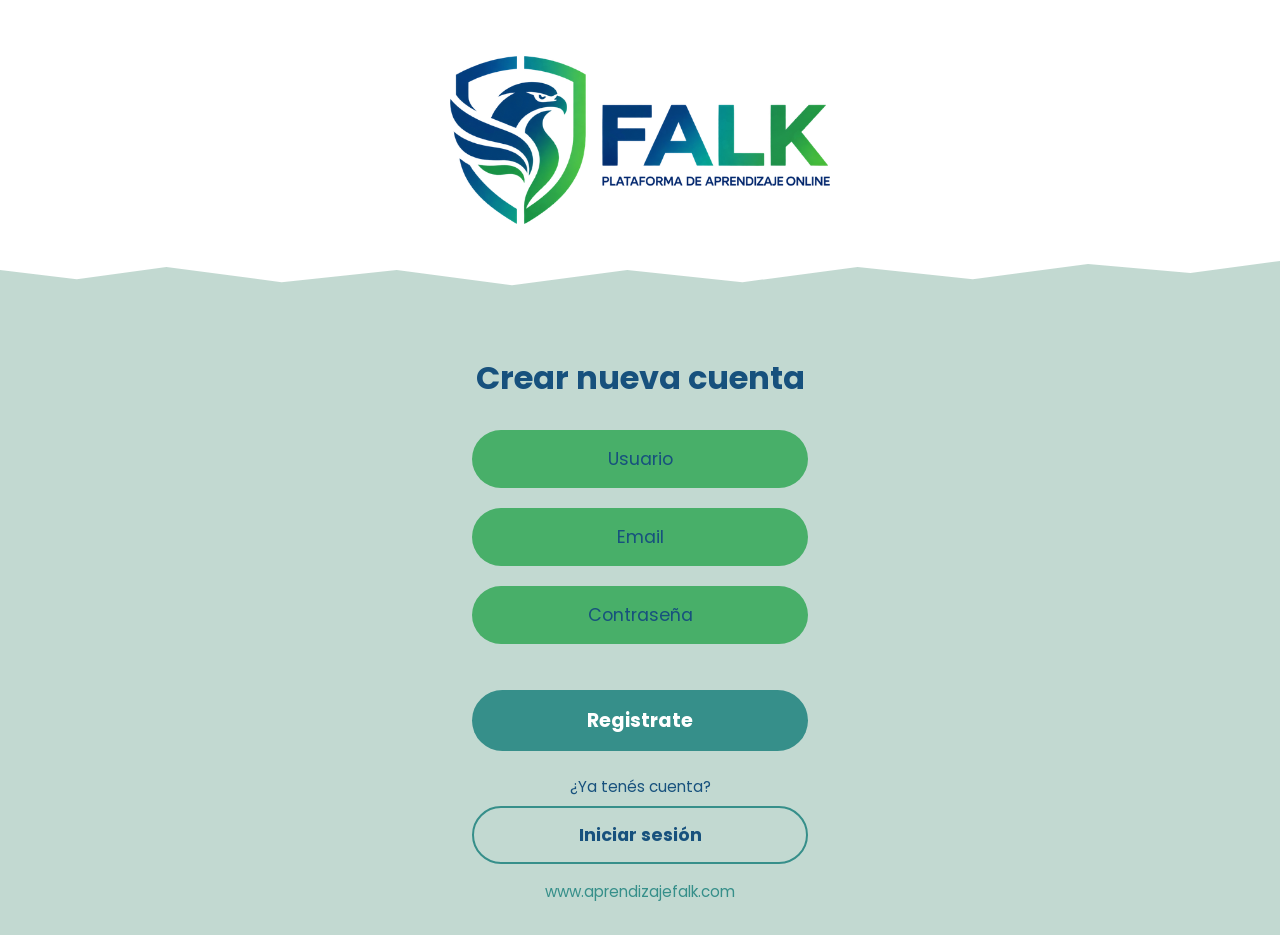
==== pages-front/crear-cuenta.html @ 72c1a8ad "back fabiola villalba  Se agrega la definicion de la estructura de las carpetas del back y archivos," ====
<!DOCTYPE html>
<html lang="es">

<head>
    <meta charset="UTF-8">
    <meta name="viewport" content="width=device-width, initial-scale=1.0">

    <meta name="description" content="Creá tu cuenta en FALK, plataforma de aprendizaje online, y empezá a cursar.">
    <meta name="keywords" content="FALK, crear cuenta, registro, aprendizaje online, cursos">
    <meta name="robots" content="index, follow">

    <meta name="author" content="Karina Cuadra">

    <title>FALK | Crear nueva cuenta</title>

    <!-- Google Fonts -->
    <link rel="preconnect" href="https://fonts.googleapis.com">
    <link rel="preconnect" href="https://fonts.gstatic.com" crossorigin>
    <link href="https://fonts.googleapis.com/css2?family=Poppins:wght@400;600;700&display=swap" rel="stylesheet">

    <!--CSS-->
    <link rel="stylesheet" href="../styles/styles.css">
</head>

<body>
    <header class="encabezado">
        <img src="../pictures/logo-falk.png" alt="FALK - Plataforma de aprendizaje online" class="logo">
    </header>

    <main class="acceso">
        <h1 class="titulo-registro">Crear nueva cuenta</h1>

        <form id="form-registro" novalidate>
            <label for="usuario" class="sr-only">Usuario</label>
            <input type="text" id="usuario" placeholder="Usuario" autocomplete="username">

            <label for="email" class="sr-only">Email</label>
            <input type="email" id="email" placeholder="Email" autocomplete="email">

            <label for="contrasena" class="sr-only">Contraseña</label>
            <input type="password" id="contrasena" placeholder="Contraseña" autocomplete="new-password">

            <p id="mensaje-error" role="alert"></p>

            <button type="submit">Registrate</button>
        </form>

        <div class="registro">
            <p>¿Ya tenés cuenta?</p>
            <a href="../index.html" class="boton-secundario">Iniciar sesión</a>
        </div>
    </main>

    <footer class="footer">
        <p class="sitio">www.aprendizajefalk.com</p>
    </footer>

    <!--JavaScript-->
    <script src="../js/registro.js"></script>
</body>

</html>
---- styles/styles.css ----
* {
  margin: 0;
  padding: 0;
  box-sizing: border-box;
}

::selection {
  background-color: #17517D;
  color: #FFFFFF;
}

body {
  background-color: #C2D9D1;
  font-family: "Poppins", Arial, sans-serif;
  color: #17517D;
  width: 100%;
  min-height: 100vh;
}

a:focus-visible {
  outline: 3px solid #17517D;
  outline-offset: 3px;
}

.sr-only {
  position: absolute;
  width: 1px;
  height: 1px;
  overflow: hidden;
  clip: rect(0, 0, 0, 0);
  white-space: nowrap;
}

.encabezado {
  background-color: #FFFFFF;
  text-align: center;
  width: 100%;
  padding: 48px 24px 64px;
  clip-path: polygon(0 0, 100% 0, 100% 86%, 93% 90%, 85% 87%, 76% 92%, 67% 88%, 58% 93%, 49% 89%, 40% 94%, 31% 89%, 22% 93%, 13% 88%, 6% 92%, 0 89%);
}

.logo {
  width: 100%;
  max-width: 330px;
  height: auto;
}

.barra-superior {
  display: flex;
  background-color: #FFFFFF;
  width: 100%;
  flex-direction: row;
  justify-content: space-between;
  align-items: center;
  padding: 16px 24px;
  gap: 16px;
}
.barra-superior .logo {
  max-width: 170px;
}

.boton-icono {
  display: flex;
  background: none;
  border: none;
  color: #17517D;
  cursor: pointer;
  padding: 4px;
}
.boton-icono:focus-visible {
  outline: 3px solid #17517D;
  outline-offset: 3px;
}
.boton-icono {
  transition: transform 0.15s ease;
}
.boton-icono:hover {
  transform: scale(1.1);
}
.boton-icono:active {
  transform: translateY(2px);
}
.boton-icono svg {
  width: 32px;
  height: 32px;
}

form {
  display: flex;
  flex-direction: column;
  align-items: stretch;
  gap: 20px;
}
form input {
  font-size: 1.1rem;
  text-align: center;
  color: #17517D;
  background-color: #48AF69;
  padding: 16px;
  font-family: inherit;
  border: none;
  border-radius: 999px;
}
form input:focus-visible {
  outline: 3px solid #17517D;
  outline-offset: 3px;
}
form input::placeholder {
  color: #17517D;
  opacity: 1;
}
form button {
  font-size: 1.2rem;
  font-weight: 700;
  color: #FFFFFF;
  background-color: #368F8A;
  cursor: pointer;
  padding: 16px;
  font-family: inherit;
  border: none;
  border-radius: 999px;
}
form button:focus-visible {
  outline: 3px solid #17517D;
  outline-offset: 3px;
}
form button {
  transition: transform 0.15s ease;
}
form button:hover {
  transform: scale(1.02);
}
form button:active {
  transform: translateY(3px);
}

#mensaje-error {
  min-height: 1.4em;
  margin: -8px 0;
  color: #8C1D18;
  font-weight: 600;
}

.acceso {
  max-width: 400px;
  text-align: center;
  padding: 24px 32px 16px;
  margin: 0 auto;
}
.acceso h1 {
  font-size: 2rem;
  line-height: 1.2;
  margin: 16px 0 4px;
}
.acceso .subtitulo {
  font-size: 1.1rem;
  margin-bottom: 32px;
}
.acceso .titulo-registro {
  margin-bottom: 32px;
}
.acceso .link-olvide {
  display: inline-block;
  margin-top: 40px;
  color: #368F8A;
  font-weight: 700;
  text-decoration: none;
}
.acceso .link-olvide:hover {
  text-decoration: underline;
}
.acceso .registro {
  margin-top: 24px;
}
.acceso .registro p {
  font-size: 0.95rem;
  margin-bottom: 8px;
}

.boton-secundario {
  display: block;
  font-size: 1.1rem;
  font-weight: 700;
  text-decoration: none;
  color: #17517D;
  background-color: transparent;
  border: 2px solid #368F8A;
  border-radius: 999px;
  padding: 14px;
}
.boton-secundario:focus-visible {
  outline: 3px solid #17517D;
  outline-offset: 3px;
}
.boton-secundario {
  transition: transform 0.15s ease;
}
.boton-secundario:hover {
  transform: scale(1.02);
}
.boton-secundario:active {
  transform: translateY(3px);
}
.boton-secundario:hover {
  background-color: #368F8A;
  color: #FFFFFF;
}

.contenedor-principal {
  background-color: #FFFFFF;
  min-height: 100vh;
}

.seccion-home {
  display: flex;
  max-width: 400px;
  text-align: center;
  flex-direction: column;
  align-items: center;
  padding: 8px 32px 32px;
  margin: 0 auto;
  gap: 16px;
}
.seccion-home h2 {
  font-size: 1.3rem;
  font-weight: 700;
}

.contenedor-cursos {
  display: flex;
  background-color: #D4E4DE;
  border-radius: 16px;
  width: 100%;
  flex-direction: column;
  align-items: center;
  padding: 24px 24px 12px;
  gap: 20px;
}

.tarjeta-curso {
  background-color: #FFFFFF;
  border-radius: 16px;
  width: 100%;
  min-height: 120px;
  text-align: left;
  padding: 16px;
}
.tarjeta-curso h3 {
  font-size: 1rem;
}
.tarjeta-curso p {
  font-size: 0.9rem;
}

.calendario {
  color: #368F8A;
}
.calendario svg {
  width: 220px;
  max-width: 100%;
  height: auto;
}

.footer {
  text-align: center;
  width: 100%;
  padding: 0 24px 32px;
}
.footer .sitio {
  font-size: 0.95rem;
  color: #368F8A;
}

/* media queries */
@media (min-width: 768px) {
  .encabezado {
    padding: 56px 24px 72px;
  }
  .logo {
    max-width: 380px;
  }
  .barra-superior {
    padding: 16px 48px;
    gap: 16px;
  }
}
@media (min-width: 1024px) {
  .acceso {
    padding: 40px 32px 16px;
    margin: 0 auto;
  }
}
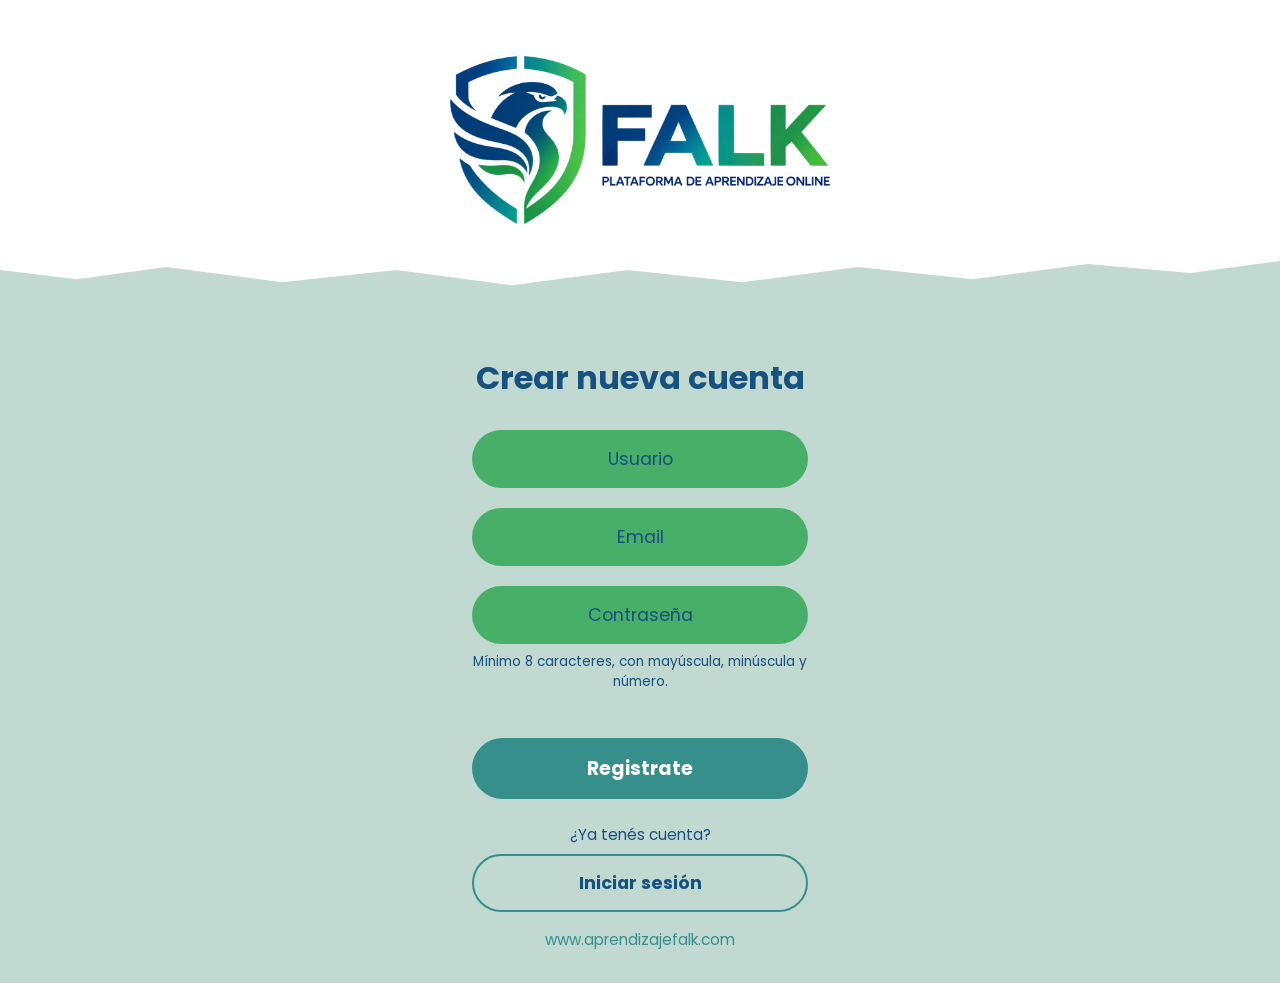
==== commit b85e597e: "Front (Karina Cuadra): RF-05 agrega atributos de validación y ayuda de contraseña en Crear cuenta" ====
--- a/pages-front/crear-cuenta.html
+++ b/pages-front/crear-cuenta.html
@@ -8,8 +8,6 @@
     <meta name="description" content="Creá tu cuenta en FALK, plataforma de aprendizaje online, y empezá a cursar.">
     <meta name="keywords" content="FALK, crear cuenta, registro, aprendizaje online, cursos">
     <meta name="robots" content="index, follow">
-
-    <meta name="author" content="Karina Cuadra">
 
     <title>FALK | Crear nueva cuenta</title>
 
@@ -30,17 +28,22 @@
     <main class="acceso">
         <h1 class="titulo-registro">Crear nueva cuenta</h1>
 
-        <form id="form-registro" novalidate>
+        <form id="form-registro" method="post" novalidate>
             <label for="usuario" class="sr-only">Usuario</label>
-            <input type="text" id="usuario" placeholder="Usuario" autocomplete="username">
+            <input type="text" id="usuario" name="usuario" placeholder="Usuario"
+                   autocomplete="username" required minlength="3" maxlength="30">
 
             <label for="email" class="sr-only">Email</label>
-            <input type="email" id="email" placeholder="Email" autocomplete="email">
+            <input type="email" id="email" name="email" placeholder="Email"
+                   autocomplete="email" required maxlength="255">
 
             <label for="contrasena" class="sr-only">Contraseña</label>
-            <input type="password" id="contrasena" placeholder="Contraseña" autocomplete="new-password">
+            <input type="password" id="contrasena" name="contrasena" placeholder="Contraseña"
+                   autocomplete="new-password" required minlength="8" maxlength="64"
+                   aria-describedby="ayuda-contrasena">
+            <p id="ayuda-contrasena" class="ayuda">Mínimo 8 caracteres, con mayúscula, minúscula y número.</p>
 
-            <p id="mensaje-error" role="alert"></p>
+            <p id="mensaje-error" role="alert" aria-live="polite"></p>
 
             <button type="submit">Registrate</button>
         </form>
--- a/styles/styles.css
+++ b/styles/styles.css
@@ -139,6 +139,12 @@
   margin: -8px 0;
   color: #8C1D18;
   font-weight: 600;
+}
+
+.ayuda {
+  font-size: 0.85rem;
+  margin: -12px 0 0;
+  color: #17517D;
 }
 
 .acceso {
@@ -290,3 +296,5 @@
     margin: 0 auto;
   }
 }
+
+/*# sourceMappingURL=styles.css.map */
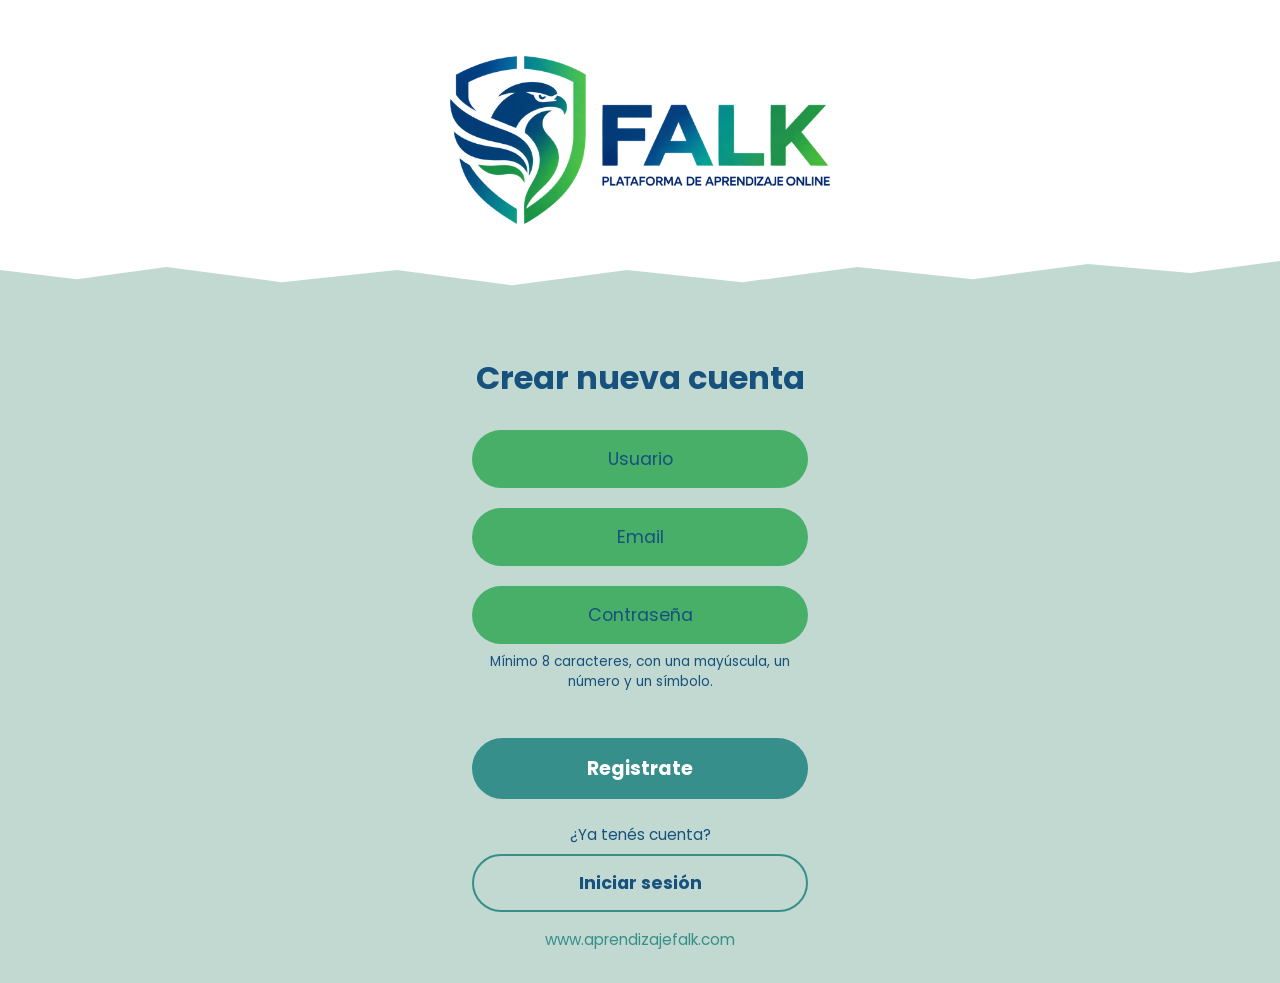
==== commit c221680b: "RF-09 y RN-07 (front): validación de contraseña en el formulario y redirección a Home al registrarse" ====
--- a/pages-front/crear-cuenta.html
+++ b/pages-front/crear-cuenta.html
@@ -41,7 +41,7 @@
             <input type="password" id="contrasena" name="contrasena" placeholder="Contraseña"
                    autocomplete="new-password" required minlength="8" maxlength="64"
                    aria-describedby="ayuda-contrasena">
-            <p id="ayuda-contrasena" class="ayuda">Mínimo 8 caracteres, con mayúscula, minúscula y número.</p>
+            <p id="ayuda-contrasena" class="ayuda">Mínimo 8 caracteres, con una mayúscula, un número y un símbolo.</p>
 
             <p id="mensaje-error" role="alert" aria-live="polite"></p>
 
--- a/styles/styles.css
+++ b/styles/styles.css
@@ -144,6 +144,10 @@
 .ayuda {
   font-size: 0.85rem;
   margin: -12px 0 0;
+  color: #17517D;
+}
+
+#mensaje-error.exito {
   color: #17517D;
 }
 
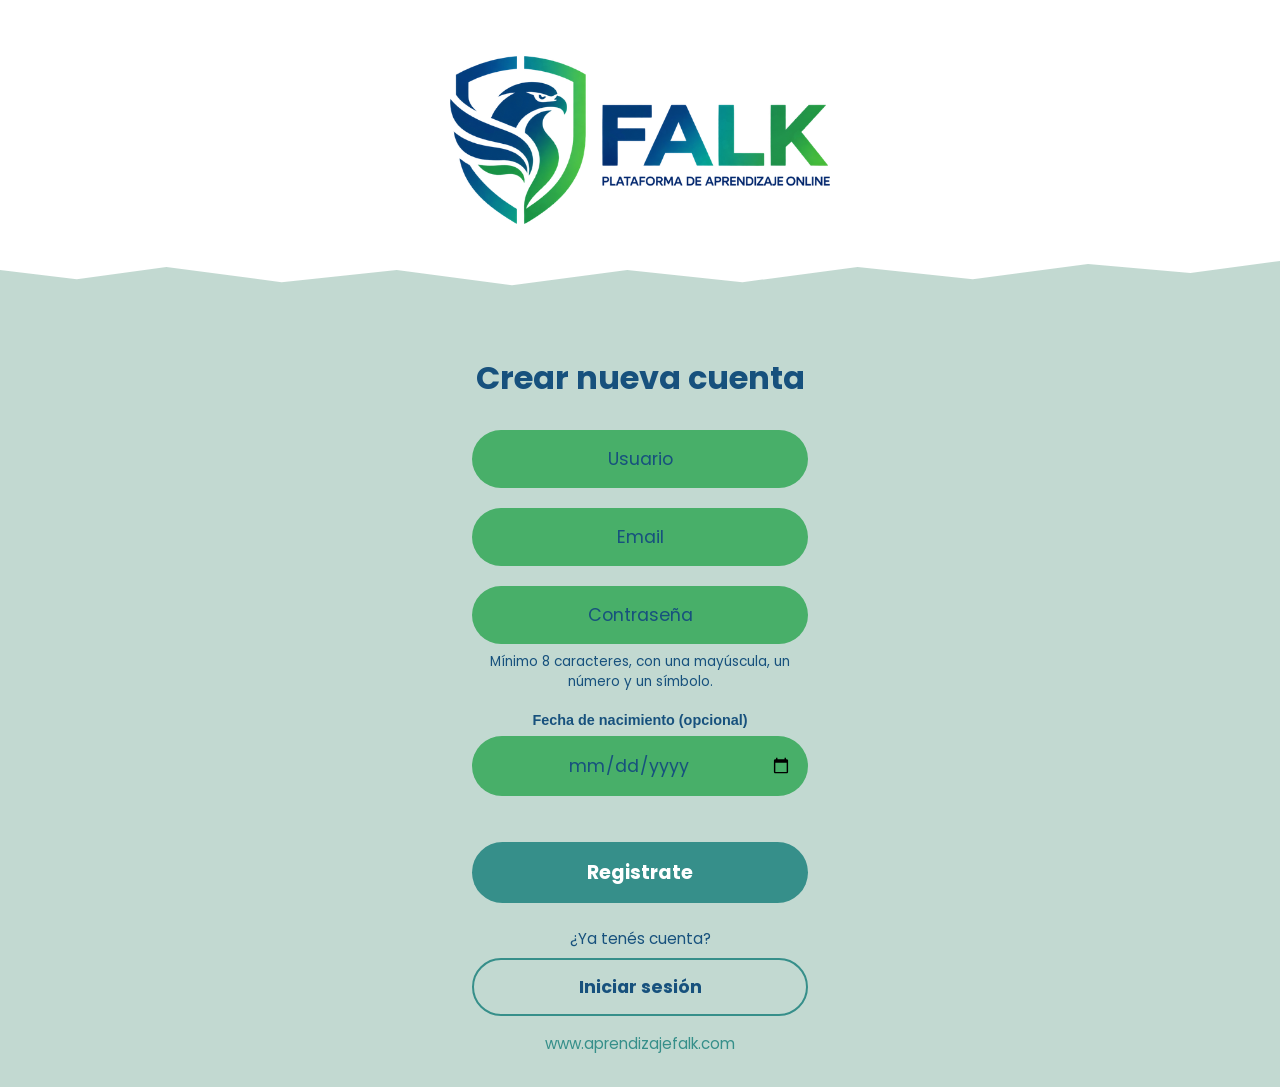
==== commit c4e44e4f: "RF-26: fecha de nacimiento opcional en el registro - users: columna Fecha_Nacimiento (date, puede qu" ====
--- a/pages-front/crear-cuenta.html
+++ b/pages-front/crear-cuenta.html
@@ -43,6 +43,11 @@
                    aria-describedby="ayuda-contrasena">
             <p id="ayuda-contrasena" class="ayuda">Mínimo 8 caracteres, con una mayúscula, un número y un símbolo.</p>
 
+            <!-- RF-26: dato opcional. El campo de fecha no muestra placeholder, por eso la etiqueta es visible. -->
+            <label for="fecha-nacimiento" class="etiqueta-campo">Fecha de nacimiento (opcional)</label>
+            <input type="date" id="fecha-nacimiento" name="fecha_nacimiento"
+                   autocomplete="bday" min="1900-01-01">
+
             <p id="mensaje-error" role="alert" aria-live="polite"></p>
 
             <button type="submit">Registrate</button>
--- a/styles/styles.css
+++ b/styles/styles.css
@@ -66,14 +66,12 @@
   color: #17517D;
   cursor: pointer;
   padding: 4px;
+  transition: transform 0.15s ease;
 }
 .boton-icono:focus-visible {
   outline: 3px solid #17517D;
   outline-offset: 3px;
 }
-.boton-icono {
-  transition: transform 0.15s ease;
-}
 .boton-icono:hover {
   transform: scale(1.1);
 }
@@ -83,6 +81,48 @@
 .boton-icono svg {
   width: 32px;
   height: 32px;
+}
+
+.menu-lateral {
+  position: fixed;
+  top: 0;
+  left: 0;
+  z-index: 10;
+  width: 260px;
+  max-width: 80%;
+  height: 100vh;
+  background-color: #FFFFFF;
+  box-shadow: 4px 0 16px rgba(0, 0, 0, 0.15);
+  padding: 96px 24px 24px;
+}
+.menu-lateral[hidden] {
+  display: none;
+}
+.menu-lateral ul {
+  list-style: none;
+  display: flex;
+  flex-direction: column;
+  align-items: stretch;
+  padding: 0;
+  margin: 0;
+  gap: 8px;
+}
+.menu-lateral a {
+  display: block;
+  font-weight: 600;
+  text-decoration: none;
+  color: #17517D;
+  border-radius: 999px;
+  padding: 12px 16px;
+}
+.menu-lateral a:hover, .menu-lateral a[aria-current=page] {
+  background-color: #368F8A;
+  color: #FFFFFF;
+}
+
+#boton-menu {
+  position: relative;
+  z-index: 11;
 }
 
 form {
@@ -119,13 +159,11 @@
   font-family: inherit;
   border: none;
   border-radius: 999px;
+  transition: transform 0.15s ease;
 }
 form button:focus-visible {
   outline: 3px solid #17517D;
   outline-offset: 3px;
-}
-form button {
-  transition: transform 0.15s ease;
 }
 form button:hover {
   transform: scale(1.02);
@@ -139,6 +177,13 @@
   margin: -8px 0;
   color: #8C1D18;
   font-weight: 600;
+}
+
+.etiqueta-campo {
+  font-size: 0.9rem;
+  font-weight: 600;
+  text-align: center;
+  margin-bottom: -12px;
 }
 
 .ayuda {
@@ -197,14 +242,12 @@
   border: 2px solid #368F8A;
   border-radius: 999px;
   padding: 14px;
+  transition: transform 0.15s ease;
 }
 .boton-secundario:focus-visible {
   outline: 3px solid #17517D;
   outline-offset: 3px;
 }
-.boton-secundario {
-  transition: transform 0.15s ease;
-}
 .boton-secundario:hover {
   transform: scale(1.02);
 }
@@ -248,18 +291,46 @@
 }
 
 .tarjeta-curso {
+  display: flex;
   background-color: #FFFFFF;
   border-radius: 16px;
   width: 100%;
   min-height: 120px;
   text-align: left;
+  flex-direction: column;
+  align-items: flex-start;
   padding: 16px;
+  gap: 8px;
 }
 .tarjeta-curso h3 {
-  font-size: 1rem;
-}
-.tarjeta-curso p {
+  font-size: 1.05rem;
+  line-height: 1.3;
+}
+
+.estado-curso {
+  font-size: 0.8rem;
+  font-weight: 700;
+  border-radius: 999px;
+  padding: 2px 12px;
+}
+.estado-curso.en-progreso {
+  color: #17517D;
+  background-color: #D4E4DE;
+}
+.estado-curso.finalizado {
+  color: #FFFFFF;
+  background-color: #1E6B45;
+}
+
+.accion-curso {
+  margin-top: auto;
   font-size: 0.9rem;
+  font-weight: 700;
+  color: #17517D;
+  text-decoration: none;
+}
+.accion-curso:hover {
+  text-decoration: underline;
 }
 
 .calendario {
@@ -271,6 +342,583 @@
   height: auto;
 }
 
+.oculto {
+  display: none !important;
+}
+
+.boton-desplegable {
+  transition: transform 0.3s ease;
+}
+.boton-desplegable.girado {
+  transform: rotate(180deg);
+}
+
+.sin-cursos {
+  text-align: center;
+  margin-top: 8px;
+}
+
+.calendario-mes {
+  background-color: #D4E4DE;
+  border-radius: 16px;
+  width: 100%;
+  padding: 16px;
+}
+
+.calendario-navegacion {
+  display: flex;
+  flex-direction: row;
+  justify-content: space-between;
+  align-items: center;
+  padding: 0 0 12px;
+  gap: 8px;
+}
+.calendario-navegacion h2 {
+  font-size: 1.2rem;
+}
+
+.calendario-dias-semana,
+.calendario-grilla {
+  display: grid;
+  grid-template-columns: repeat(7, 1fr);
+  gap: 6px;
+}
+
+.calendario-dias-semana {
+  font-size: 0.85rem;
+  font-weight: 700;
+  margin-bottom: 6px;
+}
+
+.calendario-dia {
+  position: relative;
+  aspect-ratio: 1;
+  font-family: inherit;
+  font-size: 0.95rem;
+  color: #17517D;
+  background-color: #FFFFFF;
+  border: 2px solid transparent;
+  border-radius: 8px;
+  cursor: pointer;
+}
+.calendario-dia:focus-visible {
+  outline: 3px solid #17517D;
+  outline-offset: 3px;
+}
+.calendario-dia.con-evento {
+  font-weight: 700;
+  border-color: #368F8A;
+}
+.calendario-dia.con-evento::after {
+  content: "";
+  position: absolute;
+  bottom: 4px;
+  left: 50%;
+  width: 6px;
+  height: 6px;
+  border-radius: 50%;
+  background-color: #368F8A;
+  transform: translateX(-50%);
+}
+.calendario-dia.hoy {
+  border-color: #17517D;
+}
+.calendario-dia.seleccionado {
+  background-color: #17517D;
+  color: #FFFFFF;
+}
+.calendario-dia.seleccionado::after {
+  background-color: #FFFFFF;
+}
+
+.detalle-eventos {
+  width: 100%;
+  text-align: left;
+  border: 2px solid #D4E4DE;
+  border-radius: 16px;
+  padding: 16px;
+}
+.detalle-eventos h3 {
+  font-size: 1rem;
+  margin-bottom: 8px;
+}
+.detalle-eventos ul {
+  display: flex;
+  flex-direction: column;
+  list-style: none;
+  gap: 10px;
+}
+
+.evento {
+  display: flex;
+  flex-wrap: wrap;
+  flex-direction: row;
+  align-items: center;
+  padding: 10px 12px;
+  gap: 8px;
+  background-color: #D4E4DE;
+  border-radius: 12px;
+}
+
+.etiqueta-evento {
+  font-size: 0.75rem;
+  font-weight: 700;
+  color: #FFFFFF;
+  border-radius: 999px;
+  padding: 2px 10px;
+}
+.etiqueta-evento.tipo-clase {
+  background-color: #17517D;
+}
+.etiqueta-evento.tipo-entrega {
+  background-color: #1E6B45;
+}
+.etiqueta-evento.tipo-examen {
+  background-color: #8C1D18;
+}
+.etiqueta-evento.tipo-otro {
+  background-color: #4B5563;
+}
+
+.evento-nombre {
+  flex: 1;
+  font-weight: 600;
+  overflow-wrap: anywhere;
+}
+
+.evento-hora {
+  font-size: 0.85rem;
+  opacity: 0.85;
+}
+
+.perfil {
+  display: flex;
+  max-width: 400px;
+  flex-direction: column;
+  align-items: center;
+  padding: 8px 16px 40px;
+  margin: 0 auto;
+  gap: 24px;
+}
+
+.perfil-titulo {
+  font-size: 1.6rem;
+  font-weight: 700;
+}
+
+.tarjeta-perfil {
+  display: flex;
+  width: 100%;
+  background-color: #FFFFFF;
+  border-radius: 24px;
+  box-shadow: 0 8px 24px rgba(23, 81, 125, 0.12);
+  overflow: hidden;
+  flex-direction: column;
+  align-items: center;
+  padding: 0 0 24px;
+  gap: 8px;
+}
+
+.tarjeta-perfil-banner {
+  width: 100%;
+  height: 96px;
+  background: linear-gradient(135deg, #17517D, #368F8A 55%, #48AF69);
+}
+
+.avatar {
+  display: flex;
+  width: 96px;
+  height: 96px;
+  margin-top: -56px;
+  border: 4px solid #FFFFFF;
+  border-radius: 50%;
+  background-color: #C2D9D1;
+  font-size: 2.5rem;
+  font-weight: 700;
+  box-shadow: 0 4px 12px rgba(23, 81, 125, 0.18);
+  justify-content: center;
+  align-items: center;
+}
+
+.perfil-nombre {
+  font-size: 1.3rem;
+  font-weight: 700;
+  overflow-wrap: anywhere;
+}
+
+.etiqueta-rol {
+  font-size: 0.85rem;
+  font-weight: 600;
+  color: #FFFFFF;
+  background-color: #368F8A;
+  border-radius: 999px;
+  padding: 4px 16px;
+}
+
+.datos-perfil {
+  display: flex;
+  width: 100%;
+  flex-direction: column;
+  padding: 16px 16px 0;
+  gap: 12px;
+}
+
+.dato-perfil {
+  display: flex;
+  background-color: #D4E4DE;
+  border-radius: 16px;
+  text-align: left;
+  flex-direction: row;
+  align-items: center;
+  padding: 12px 14px;
+  gap: 12px;
+}
+.dato-perfil svg {
+  flex-shrink: 0;
+  width: 24px;
+  height: 24px;
+  color: #368F8A;
+}
+.dato-perfil dt {
+  font-size: 0.8rem;
+  font-weight: 600;
+  opacity: 0.8;
+}
+.dato-perfil dd {
+  font-weight: 600;
+  overflow-wrap: anywhere;
+}
+
+.perfil-error {
+  color: #8C1D18;
+  font-weight: 600;
+}
+
+.boton-volver {
+  display: inline-flex;
+  font-weight: 700;
+  text-decoration: none;
+  color: #17517D;
+  border: 2px solid #17517D;
+  border-radius: 999px;
+  flex-direction: row;
+  justify-content: center;
+  align-items: center;
+  padding: 10px 24px;
+  gap: 8px;
+  transition: transform 0.15s ease;
+}
+.boton-volver:hover {
+  transform: scale(1.02);
+}
+.boton-volver:active {
+  transform: translateY(3px);
+}
+.boton-volver svg {
+  width: 18px;
+  height: 18px;
+}
+.boton-volver:hover {
+  background-color: #17517D;
+  color: #FFFFFF;
+}
+
+.certificado-seccion {
+  display: flex;
+  max-width: 400px;
+  flex-direction: column;
+  align-items: center;
+  padding: 8px 16px 40px;
+  margin: 0 auto;
+  gap: 24px;
+}
+
+.certificado {
+  display: flex;
+  width: 100%;
+  text-align: center;
+  background-color: #FFFFFF;
+  border: 2px solid #368F8A;
+  border-radius: 24px;
+  outline: 6px solid #D4E4DE;
+  box-shadow: 0 8px 24px rgba(23, 81, 125, 0.12);
+  flex-direction: column;
+  align-items: center;
+  padding: 32px 20px;
+  margin: 6px;
+  gap: 8px;
+}
+
+.certificado-logo {
+  width: 140px;
+  margin-bottom: 8px;
+}
+
+.certificado-titulo {
+  font-size: 1.4rem;
+  font-weight: 700;
+  text-transform: uppercase;
+  letter-spacing: 1px;
+  color: #368F8A;
+  margin-bottom: 8px;
+}
+
+.certificado-nombre {
+  font-size: 1.6rem;
+  font-weight: 700;
+  overflow-wrap: anywhere;
+  border-bottom: 2px solid #C2D9D1;
+  padding: 4px 16px;
+}
+
+.certificado-curso {
+  font-size: 1.2rem;
+  font-weight: 700;
+  color: #368F8A;
+}
+
+.certificado-fecha {
+  font-size: 0.9rem;
+  opacity: 0.8;
+  margin-top: 8px;
+}
+
+.certificado-acciones {
+  display: flex;
+  width: 100%;
+  flex-direction: column;
+  align-items: center;
+  gap: 12px;
+}
+
+.boton-imprimir {
+  font-family: inherit;
+  font-size: 1rem;
+  font-weight: 700;
+  color: #FFFFFF;
+  background-color: #368F8A;
+  border: none;
+  border-radius: 999px;
+  cursor: pointer;
+  padding: 12px 28px;
+  transition: transform 0.15s ease;
+}
+.boton-imprimir:hover {
+  transform: scale(1.02);
+}
+.boton-imprimir:active {
+  transform: translateY(3px);
+}
+.boton-imprimir:focus-visible {
+  outline: 3px solid #17517D;
+  outline-offset: 3px;
+}
+
+.certificado-aviso {
+  width: 100%;
+  text-align: center;
+  background-color: #D4E4DE;
+  border-radius: 16px;
+  padding: 24px 20px;
+}
+.certificado-aviso h1 {
+  font-size: 1.3rem;
+  margin-bottom: 8px;
+}
+
+@media print {
+  @page {
+    size: landscape;
+    margin: 0;
+  }
+  .barra-superior,
+  .menu-lateral,
+  .certificado-acciones {
+    display: none;
+  }
+  .contenedor-principal {
+    min-height: auto;
+  }
+  .certificado-seccion {
+    max-width: none;
+    height: 100vh;
+    justify-content: center;
+    padding: 0 15%;
+    margin: 0;
+  }
+  .certificado {
+    box-shadow: none;
+    print-color-adjust: exact;
+    padding: 48px 32px;
+    gap: 12px;
+  }
+  .certificado-titulo {
+    font-size: 2rem;
+  }
+  .certificado-nombre {
+    font-size: 2.4rem;
+  }
+  .certificado-curso {
+    font-size: 1.6rem;
+  }
+}
+.accesos {
+  display: flex;
+  max-width: 760px;
+  flex-direction: column;
+  align-items: center;
+  padding: 8px 16px 40px;
+  margin: 0 auto;
+  gap: 24px;
+}
+
+.accesos-titulo {
+  font-size: 1.6rem;
+  font-weight: 700;
+}
+
+.accesos-mensaje {
+  font-weight: 600;
+}
+
+.accesos-error {
+  color: #8C1D18;
+}
+
+.tabla-accesos-contenedor {
+  width: 100%;
+  overflow-x: auto;
+  background-color: #FFFFFF;
+  border-radius: 24px;
+  box-shadow: 0 8px 24px rgba(23, 81, 125, 0.12);
+}
+.tabla-accesos-contenedor:focus-visible {
+  outline: 3px solid #17517D;
+  outline-offset: 3px;
+}
+
+.tabla-accesos {
+  width: 100%;
+  border-collapse: collapse;
+  font-size: 0.9rem;
+  text-align: left;
+}
+.tabla-accesos th,
+.tabla-accesos td {
+  padding: 12px 16px;
+  white-space: nowrap;
+}
+.tabla-accesos thead {
+  background-color: #D4E4DE;
+}
+.tabla-accesos th {
+  font-weight: 700;
+}
+.tabla-accesos tbody tr + tr {
+  border-top: 1px solid #D4E4DE;
+}
+
+.acceso-usuario {
+  font-weight: 600;
+}
+
+.estado-acceso {
+  display: inline-block;
+  font-size: 0.8rem;
+  font-weight: 600;
+  color: #FFFFFF;
+  border-radius: 999px;
+  padding: 4px 12px;
+}
+.estado-acceso.exitoso {
+  background-color: #1E6B45;
+}
+.estado-acceso.fallido {
+  background-color: #8C1D18;
+}
+
+.paginacion {
+  display: flex;
+  width: 100%;
+  flex-wrap: wrap;
+  flex-direction: row;
+  justify-content: center;
+  align-items: center;
+  gap: 16px;
+}
+
+.paginacion-estado {
+  font-weight: 600;
+}
+
+.paginacion-enlace {
+  font-weight: 700;
+  color: #368F8A;
+  text-decoration: none;
+}
+.paginacion-enlace:hover {
+  text-decoration: underline;
+}
+
+.estado-acceso.estado-cuenta-activo {
+  background-color: #1E6B45;
+}
+.estado-acceso.estado-cuenta-bloqueado {
+  background-color: #8C1D18;
+}
+.estado-acceso.estado-cuenta-inactivo {
+  background-color: #4B5563;
+}
+
+.accesos-exito {
+  color: #1E6B45;
+}
+
+.usuarios-ayuda {
+  font-size: 0.85rem;
+  opacity: 0.85;
+  text-align: center;
+}
+
+.form-accion-usuario {
+  margin: 0;
+}
+
+.accesos-ancho {
+  max-width: 960px;
+}
+
+.boton-tabla {
+  position: relative;
+  font-size: 0.8rem;
+  font-weight: 700;
+  color: #FFFFFF;
+  background-color: #368F8A;
+  cursor: pointer;
+  padding: 6px 14px;
+  font-family: inherit;
+  border: none;
+  border-radius: 999px;
+  transition: transform 0.15s ease;
+}
+.boton-tabla:focus-visible {
+  outline: 3px solid #17517D;
+  outline-offset: 3px;
+}
+.boton-tabla:hover {
+  transform: scale(1.03);
+}
+.boton-tabla:active {
+  transform: translateY(2px);
+}
+
+.boton-tabla-secundario {
+  color: #17517D;
+  background-color: transparent;
+  border: 2px solid #17517D;
+  padding: 4px 12px;
+}
+
 .footer {
   text-align: center;
   width: 100%;
@@ -300,5 +948,26 @@
     margin: 0 auto;
   }
 }
-
-/*# sourceMappingURL=styles.css.map */
+@media screen and (min-width: 768px) {
+  .certificado-seccion {
+    max-width: 760px;
+  }
+  .certificado {
+    padding: 48px 40px;
+    margin: 6px;
+    gap: 12px;
+  }
+  .certificado-titulo {
+    font-size: 2rem;
+  }
+  .certificado-nombre {
+    font-size: 2.4rem;
+  }
+  .certificado-curso {
+    font-size: 1.6rem;
+  }
+  .certificado-acciones {
+    flex-direction: row;
+    justify-content: center;
+  }
+}
